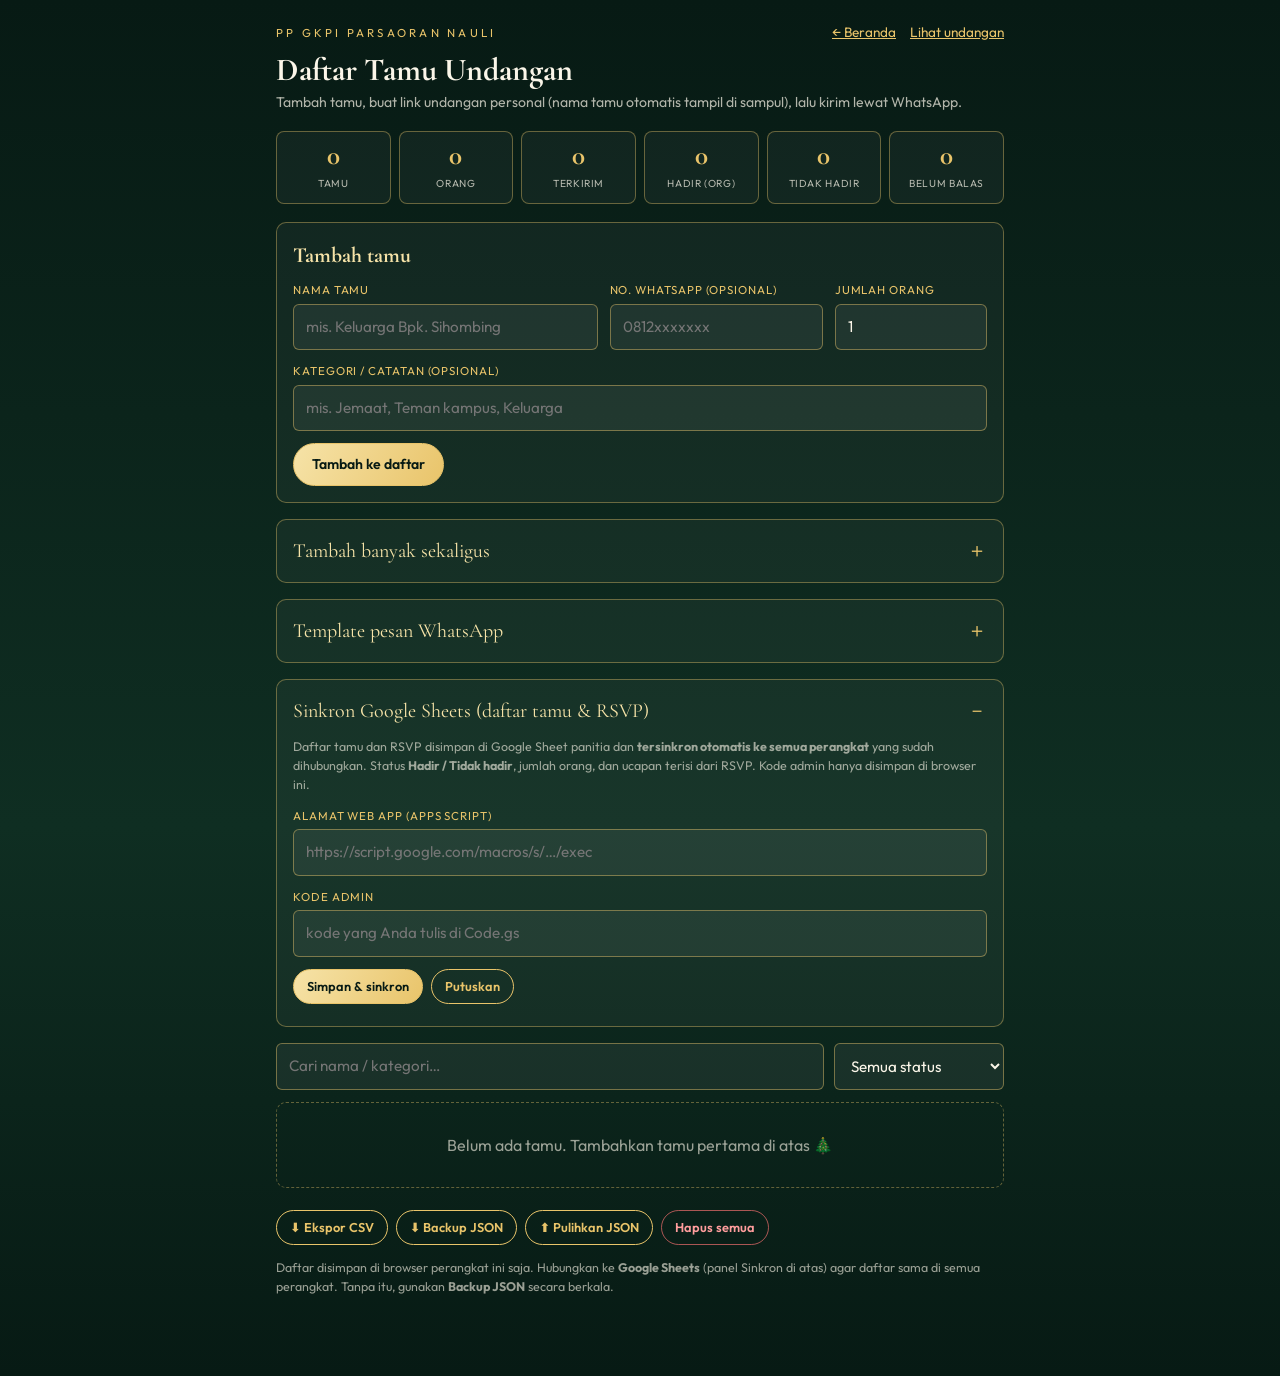
==== tamu.html @ 2726ddfd "Add files via upload" ====
<!doctype html>
<html lang="id">
<head>
<meta charset="utf-8">
<meta name="viewport" content="width=device-width, initial-scale=1, viewport-fit=cover">
<meta name="robots" content="noindex, nofollow">
<title>Daftar Tamu Undangan · PP GKPI Parsaoran Nauli</title>
<meta name="theme-color" content="#0b2a1f">
<link rel="preconnect" href="https://fonts.googleapis.com">
<link rel="preconnect" href="https://fonts.gstatic.com" crossorigin>
<link href="https://fonts.googleapis.com/css2?family=Cormorant+Garamond:wght@600;700&family=Outfit:wght@400;500;600&display=swap" rel="stylesheet">
<style>
:root{--g1:#071a14;--g2:#0f2e22;--g3:#1b5a3f;--gold:#e9c46a;--gold2:#f6e3a8;--cream:#fbf6e9;--red:#c0242e;
  --serif:"Cormorant Garamond",Georgia,serif;--sans:"Outfit",system-ui,sans-serif}
*{box-sizing:border-box;margin:0}
[hidden]{display:none!important}
html{-webkit-text-size-adjust:100%}
body{font-family:var(--sans);color:var(--cream);background:linear-gradient(180deg,var(--g1),var(--g2) 60%,var(--g1));min-height:100vh;line-height:1.5;overflow-x:hidden}
.wrap{max-width:760px;margin:0 auto;padding:22px 16px 80px}
a{color:var(--gold)}
header.top{display:flex;align-items:center;justify-content:space-between;gap:10px;flex-wrap:wrap;margin-bottom:6px}
header.top .nav{font-size:.85rem;display:flex;gap:14px}
h1{font-family:var(--serif);font-size:2rem;line-height:1.1;margin:10px 0 4px}
.sub{font-size:.88rem;color:rgba(251,246,233,.7);margin-bottom:18px}
.eyebrow{font-size:.72rem;letter-spacing:.28em;text-transform:uppercase;color:var(--gold)}

.stats{display:grid;grid-template-columns:repeat(6,1fr);gap:8px;margin:14px 0 18px}
.stat{padding:10px 4px;text-align:center;border:1px solid rgba(233,196,106,.4);border-radius:8px;background:rgba(255,255,255,.04)}
.stat b{display:block;font-family:var(--serif);font-size:1.7rem;line-height:1;color:var(--gold)}
.stat span{font-size:.64rem;letter-spacing:.06em;text-transform:uppercase;color:rgba(251,246,233,.7)}
@media(max-width:520px){.stats{grid-template-columns:repeat(3,1fr)}}

.panel{border:1px solid rgba(233,196,106,.4);border-radius:10px;background:rgba(255,255,255,.04);padding:16px;margin-bottom:16px}
.panel h2{font-family:var(--serif);font-size:1.35rem;margin-bottom:10px;color:var(--gold2)}
details.panel>summary{cursor:pointer;font-family:var(--serif);font-size:1.25rem;color:var(--gold2);list-style:none}
details.panel>summary::-webkit-details-marker{display:none}
details.panel>summary::after{content:"＋";float:right;color:var(--gold)}
details.panel[open]>summary::after{content:"－"}
details.panel[open]>summary{margin-bottom:12px}

label{display:block;font-size:.72rem;letter-spacing:.08em;text-transform:uppercase;color:var(--gold)}
input,select,textarea{width:100%;margin-top:5px;padding:11px 12px;border-radius:6px;border:1px solid rgba(233,196,106,.45);background:rgba(255,255,255,.06);color:var(--cream);font:inherit;font-size:.95rem}
input:focus,select:focus,textarea:focus{outline:2px solid var(--gold);outline-offset:1px}
select option{color:#111}
textarea{min-height:110px;resize:vertical}
.grid2{display:grid;grid-template-columns:1fr 1fr;gap:12px}
.grid3{display:grid;grid-template-columns:2fr 1.4fr 1fr;gap:12px}
@media(max-width:560px){.grid2,.grid3{grid-template-columns:1fr}}
.field{margin-bottom:12px}
.hint{font-size:.78rem;color:rgba(251,246,233,.6);margin-top:6px}

.btn{display:inline-flex;align-items:center;justify-content:center;gap:6px;padding:10px 18px;border-radius:999px;border:1px solid var(--gold);color:var(--g1);background:linear-gradient(120deg,var(--gold2),var(--gold));font:inherit;font-weight:600;font-size:.88rem;cursor:pointer;text-decoration:none}
.btn:hover{filter:brightness(1.07)}
.btn.ghost{background:none;color:var(--gold)}
.btn.wa{background:#25d366;border-color:#25d366;color:#052e16}
.btn.danger{background:none;border-color:rgba(240,110,110,.7);color:#ff9d9d}
.btn.sm{padding:7px 13px;font-size:.8rem}
.row{display:flex;gap:8px;flex-wrap:wrap;align-items:center}

.toolbar{display:grid;grid-template-columns:1fr 170px;gap:10px;margin-bottom:12px}
@media(max-width:480px){.toolbar{grid-template-columns:1fr}}
.toolbar input,.toolbar select{margin-top:0}

.list{display:grid;gap:10px}
.g{border:1px solid rgba(233,196,106,.35);border-radius:10px;background:rgba(255,255,255,.04);padding:12px 14px}
.g-head{display:flex;justify-content:space-between;gap:10px;align-items:flex-start}
.g-name{font-family:var(--serif);font-size:1.35rem;font-weight:700;line-height:1.15;overflow-wrap:anywhere}
.g-meta{font-size:.78rem;color:rgba(251,246,233,.65);margin-top:2px;overflow-wrap:anywhere}
.badge{flex:none;font-size:.68rem;letter-spacing:.06em;text-transform:uppercase;padding:3px 9px;border-radius:999px;border:1px solid;white-space:nowrap}
.s-belum{color:#cfcfcf;border-color:rgba(255,255,255,.35)}
.s-terkirim{color:#ffd978;border-color:#ffd978}
.s-hadir{color:#7ee2a8;border-color:#7ee2a8}
.s-tidak{color:#ff9d9d;border-color:#ff9d9d}
.g-actions{display:flex;gap:6px;flex-wrap:wrap;margin-top:10px;align-items:center}
.g-actions select{width:auto;margin:0;padding:6px 8px;font-size:.8rem}
.empty{text-align:center;padding:30px 10px;color:rgba(251,246,233,.6);border:1px dashed rgba(233,196,106,.4);border-radius:10px}
.tools{display:flex;gap:8px;flex-wrap:wrap;margin-top:22px}

#toast{position:fixed;left:50%;bottom:22px;transform:translate(-50%,20px);background:#04100b;border:1px solid var(--gold);color:var(--cream);padding:10px 18px;border-radius:999px;font-size:.88rem;opacity:0;pointer-events:none;transition:.25s;z-index:99;max-width:90vw;text-align:center}
#toast.show{opacity:1;transform:translate(-50%,0)}
.syncbar{display:flex;gap:10px;align-items:center;justify-content:space-between;flex-wrap:wrap;margin:-6px 0 16px;font-size:.8rem;color:rgba(251,246,233,.7)}
.g-ucap{margin-top:8px;font-size:.86rem;font-style:italic;color:rgba(251,246,233,.88);border-left:2px solid var(--gold);padding-left:10px;overflow-wrap:anywhere}
.o{border-top:1px solid rgba(233,196,106,.25);padding:12px 0}
.o:first-of-type{border-top:0}
.o-act{display:flex;gap:6px;flex-wrap:wrap;align-items:center;margin-top:8px}
.o-act select{width:auto;max-width:100%;margin:0;padding:6px 8px;font-size:.8rem}
.btn:disabled{opacity:.55;cursor:wait}
</style>
</head>
<body>
<div class="wrap">
  <header class="top">
    <span class="eyebrow">PP GKPI Parsaoran Nauli</span>
    <span class="nav"><a href="index.html">← Beranda</a><a href="undangan-natal.html" target="_blank" rel="noopener">Lihat undangan</a></span>
  </header>
  <h1>Daftar Tamu Undangan</h1>
  <p class="sub">Tambah tamu, buat link undangan personal (nama tamu otomatis tampil di sampul), lalu kirim lewat WhatsApp.</p>

  <div class="stats" id="stats"></div>
  <div class="syncbar" id="syncBar" hidden><span id="syncMini"></span><button class="btn sm ghost" id="syncQuick" type="button">↻ Sinkron sekarang</button></div>

  <section class="panel">
    <h2 id="formTitle">Tambah tamu</h2>
    <div class="grid3">
      <div class="field"><label>Nama tamu<input id="i-nama" maxlength="60" placeholder="mis. Keluarga Bpk. Sihombing" autocomplete="off"></label></div>
      <div class="field"><label>No. WhatsApp (opsional)<input id="i-wa" inputmode="tel" placeholder="0812xxxxxxx" autocomplete="off"></label></div>
      <div class="field"><label>Jumlah orang<input id="i-jml" type="number" min="1" step="1" value="1"></label></div>
    </div>
    <div class="field"><label>Kategori / catatan (opsional)<input id="i-kat" maxlength="40" placeholder="mis. Jemaat, Teman kampus, Keluarga" autocomplete="off"></label></div>
    <div class="row">
      <button class="btn" id="saveBtn" type="button">Tambah ke daftar</button>
      <button class="btn ghost" id="cancelBtn" type="button" hidden>Batal</button>
    </div>
  </section>

  <details class="panel">
    <summary>Tambah banyak sekaligus</summary>
    <div class="field"><label>Satu tamu per baris<textarea id="bulk" placeholder="Bpk. Sihombing, 0812345678&#10;Kak Maria&#10;Keluarga Simanjuntak, 0852..."></textarea></label>
      <p class="hint">Format: <b>Nama</b> atau <b>Nama, No. WhatsApp</b>. Nama yang sudah ada akan dilewati.</p></div>
    <button class="btn" id="bulkBtn" type="button">Tambahkan semua</button>
  </details>

  <details class="panel">
    <summary>Template pesan WhatsApp</summary>
    <div class="field"><label>Isi pesan<textarea id="tpl"></textarea></label>
      <p class="hint">Gunakan <b>{nama}</b> untuk nama tamu dan <b>{link}</b> untuk link undangan personalnya.</p></div>
    <div class="row"><button class="btn sm" id="tplSave" type="button">Simpan template</button><button class="btn sm ghost" id="tplReset" type="button">Kembalikan bawaan</button></div>
  </details>

  <details class="panel" id="syncPanel">
    <summary>Sinkron Google Sheets (daftar tamu &amp; RSVP)</summary>
    <p class="hint" style="margin:0 0 12px">Daftar tamu dan RSVP disimpan di Google Sheet panitia dan <b>tersinkron otomatis ke semua perangkat</b> yang sudah dihubungkan. Status <b>Hadir / Tidak hadir</b>, jumlah orang, dan ucapan terisi dari RSVP. Kode admin hanya disimpan di browser ini.</p>
    <div class="field"><label>Alamat Web App (Apps Script)<input id="s-url" inputmode="url" placeholder="https://script.google.com/macros/s/…/exec" autocomplete="off"></label></div>
    <div class="field"><label>Kode admin<input id="s-key" type="password" autocomplete="off" placeholder="kode yang Anda tulis di Code.gs"></label></div>
    <div class="row"><button class="btn sm" id="syncBtn" type="button">Simpan &amp; sinkron</button><button class="btn sm ghost" id="syncOff" type="button">Putuskan</button></div>
    <p class="hint" id="syncInfo"></p>
  </details>

  <section class="panel" id="orph" hidden></section>

  <div class="toolbar">
    <input id="q" type="search" placeholder="Cari nama / kategori…" aria-label="Cari">
    <select id="fs" aria-label="Filter status">
      <option value="">Semua status</option>
      <option value="menunggu">Belum balas</option>
      <option value="belum">Belum dikirim</option>
      <option value="terkirim">Sudah dikirim</option>
      <option value="hadir">Hadir</option>
      <option value="tidak">Tidak hadir</option>
    </select>
  </div>

  <div class="list" id="list"></div>

  <div class="tools">
    <button class="btn sm ghost" id="exCsv" type="button">⬇ Ekspor CSV</button>
    <button class="btn sm ghost" id="exJson" type="button">⬇ Backup JSON</button>
    <button class="btn sm ghost" id="imJson" type="button">⬆ Pulihkan JSON</button>
    <button class="btn sm danger" id="clearAll" type="button">Hapus semua</button>
    <input type="file" id="file" accept=".json,application/json" hidden>
  </div>
  <p class="hint" id="storeHint" style="margin-top:14px"></p>
</div>
<div id="toast" role="status" aria-live="polite"></div>

<script>
(function(){
  var KEY="ppgkpi_tamu_v1", TKEY="ppgkpi_tamu_tpl_v1";
  var DEFAULT_TPL="Shalom {nama} 🎄\n\nDengan sukacita, Pemuda & Pemudi GKPI Parsaoran Nauli mengundang Bapak/Ibu/Saudara/i dalam Natal Pemuda-Pemudi 2026, Sabtu 19 Desember 2026.\n\nBuka undangan digitalnya di sini:\n{link}\n\nTuhan Yesus memberkati 🙏";
  var STATUS={belum:"Belum dikirim",terkirim:"Sudah dikirim",hadir:"Hadir",tidak:"Tidak hadir"};
  var $=function(i){return document.getElementById(i)};
  var guests=[], editId=null, tpl=DEFAULT_TPL;
  var DEFAULT_SHEET_URL="", SKEY="ppgkpi_sync_v1", RKEY="ppgkpi_rsvp_v1", rsvp=[];   /* DEFAULT_SHEET_URL: boleh diisi alamat Web App agar otomatis terisi */

  function load(){
    try{guests=JSON.parse(localStorage.getItem(KEY)||"[]");if(!Array.isArray(guests))guests=[]}catch(e){guests=[]}
    try{tpl=localStorage.getItem(TKEY)||DEFAULT_TPL}catch(e){tpl=DEFAULT_TPL}
  }
  function persist(){try{localStorage.setItem(KEY,JSON.stringify(guests))}catch(e){toast("Penyimpanan browser tidak tersedia — data hanya sementara")}}
  function save(){persist();schedSync()}
  function uid(){return Date.now().toString(36)+Math.random().toString(36).slice(2,6)}
  function esc(s){return String(s).replace(/[&<>"']/g,function(c){return{"&":"&amp;","<":"&lt;",">":"&gt;",'"':"&quot;","'":"&#39;"}[c]})}
  var tt;function toast(m){var t=$("toast");t.textContent=m;t.classList.add("show");clearTimeout(tt);tt=setTimeout(function(){t.classList.remove("show")},2200)}

  function normPhone(p){
    var d=String(p||"").replace(/\D/g,"");
    if(!d)return "";
    if(d.indexOf("62")===0)return d;
    if(d.charAt(0)==="0")return "62"+d.slice(1);
    if(d.charAt(0)==="8")return "62"+d;
    return d;
  }
  function linkFor(g){
    var base=location.href.split("#")[0].split("?")[0].replace(/[^\/]*$/,"")+"undangan-natal.html";
    return base+"?untuk="+encodeURIComponent(g.nama);
  }
  function message(g){return tpl.replace(/\{nama\}/g,g.nama).replace(/\{link\}/g,linkFor(g))}
  function copy(text,msg){
    function fallback(){var a=document.createElement("textarea");a.value=text;a.style.position="fixed";a.style.opacity="0";document.body.appendChild(a);a.select();try{document.execCommand("copy");toast(msg)}catch(e){toast("Gagal menyalin")}document.body.removeChild(a)}
    if(navigator.clipboard&&window.isSecureContext)navigator.clipboard.writeText(text).then(function(){toast(msg)},fallback);else fallback();
  }
  function find(id){for(var i=0;i<guests.length;i++)if(guests[i].id===id)return guests[i]}
  function exists(nama,exceptId){var n=nama.toLowerCase();return guests.some(function(g){return g.id!==exceptId&&g.nama.toLowerCase()===n})}

  function render(){
    renderOrph();
    var total=guests.length,orang=0,kirim=0,hadir=0,tidak=0,belum=0,tunggu=0;
    guests.forEach(function(g){orang+=g.jml;if(g.status!=="belum")kirim++;if(g.status==="hadir")hadir+=g.jml;if(g.status==="tidak")tidak++;if(g.status==="belum")belum++;if(g.status==="belum"||g.status==="terkirim")tunggu++});
    $("stats").innerHTML=[[total,"Tamu"],[orang,"Orang"],[kirim,"Terkirim"],[hadir,"Hadir (org)"],[tidak,"Tidak hadir"],[tunggu,"Belum balas"]].map(function(s){return '<div class="stat"><b>'+s[0]+'</b><span>'+s[1]+'</span></div>'}).join("");
    var q=$("q").value.trim().toLowerCase(),fs=$("fs").value;
    var rows=guests.filter(function(g){
      if(fs==="menunggu"){if(g.status!=="belum"&&g.status!=="terkirim")return false}else if(fs&&g.status!==fs)return false;
      return !q||(g.nama+" "+g.kat).toLowerCase().indexOf(q)>-1;
    });
    if(!rows.length){
      $("list").innerHTML='<div class="empty">'+(guests.length?"Tidak ada tamu yang cocok dengan pencarian.":"Belum ada tamu. Tambahkan tamu pertama di atas 🎄")+'</div>';return;
    }
    $("list").innerHTML=rows.map(function(g){
      var meta=[g.kat,g.wa?("+"+g.wa):"",g.jml>1?(g.jml+" orang"):"",g.rsvpAt?"RSVP ✓":""].filter(Boolean).map(esc).join(" · ");
      return '<div class="g" data-id="'+g.id+'">'+
        '<div class="g-head"><div><div class="g-name">'+esc(g.nama)+'</div>'+(meta?'<div class="g-meta">'+meta+'</div>':'')+'</div>'+
        '<span class="badge s-'+g.status+'">'+STATUS[g.status]+'</span></div>'+
        (g.ucap?'<div class="g-ucap">“'+esc(g.ucap)+'”</div>':'')+
        '<div class="g-actions">'+
          '<button class="btn sm wa" data-a="wa">WhatsApp</button>'+
          '<button class="btn sm ghost" data-a="copy">Salin link</button>'+
          '<button class="btn sm ghost" data-a="view">Pratinjau</button>'+
          '<select data-a="status" aria-label="Status">'+Object.keys(STATUS).map(function(k){return '<option value="'+k+'"'+(k===g.status?' selected':'')+'>'+STATUS[k]+'</option>'}).join("")+'</select>'+
          '<button class="btn sm ghost" data-a="edit">Edit</button>'+
          '<button class="btn sm danger" data-a="del">Hapus</button>'+
        '</div></div>';
    }).join("");
  }

  /* aksi pada daftar */
  $("list").addEventListener("click",function(e){
    var b=e.target.closest("[data-a]");if(!b||b.tagName==="SELECT")return;
    var card=b.closest(".g"),g=find(card.getAttribute("data-id"));if(!g)return;
    var a=b.getAttribute("data-a");
    if(a==="wa"){
      var url="https://wa.me/"+(g.wa||"")+"?text="+encodeURIComponent(message(g));
      window.open(url,"_blank","noopener");
      if(g.status==="belum"){g.status="terkirim";save();render()}
    }else if(a==="copy"){copy(linkFor(g),"Link untuk "+g.nama+" disalin")}
    else if(a==="view"){window.open(linkFor(g),"_blank","noopener")}
    else if(a==="edit"){
      editId=g.id;$("i-nama").value=g.nama;$("i-wa").value=g.wa;$("i-jml").value=g.jml;$("i-kat").value=g.kat;
      $("formTitle").textContent="Edit tamu";$("saveBtn").textContent="Simpan perubahan";$("cancelBtn").hidden=false;
      window.scrollTo({top:0,behavior:"smooth"});$("i-nama").focus();
    }else if(a==="del"){
      if(confirm("Hapus \""+g.nama+"\" dari daftar?")){guests=guests.filter(function(x){return x!==g});save();render();toast("Tamu dihapus")}
    }
  });
  $("list").addEventListener("change",function(e){
    var s=e.target;if(s.getAttribute("data-a")!=="status")return;
    var g=find(s.closest(".g").getAttribute("data-id"));if(g){g.status=s.value;save();render()}
  });

  /* form tambah / edit */
  function resetForm(){editId=null;["i-nama","i-wa","i-kat"].forEach(function(i){$(i).value=""});$("i-jml").value=1;
    $("formTitle").textContent="Tambah tamu";$("saveBtn").textContent="Tambah ke daftar";$("cancelBtn").hidden=true}
  $("cancelBtn").onclick=resetForm;
  function submitForm(){
    var nama=$("i-nama").value.trim().replace(/\s+/g," ");
    if(!nama){toast("Nama tamu wajib diisi");$("i-nama").focus();return}
    if(exists(nama,editId)){toast("Nama tersebut sudah ada di daftar");return}
    var jml=Math.max(1,parseInt($("i-jml").value,10)||1),wa=normPhone($("i-wa").value),kat=$("i-kat").value.trim();
    if(editId){var g=find(editId);g.nama=nama;g.wa=wa;g.jml=jml;g.kat=kat;toast("Perubahan disimpan")}
    else{guests.unshift({id:uid(),nama:nama,wa:wa,jml:jml,kat:kat,status:"belum"});toast("Tamu ditambahkan")}
    save();resetForm();render();
  }
  $("saveBtn").onclick=submitForm;
  ["i-nama","i-wa","i-kat","i-jml"].forEach(function(i){$(i).addEventListener("keydown",function(e){if(e.key==="Enter"){e.preventDefault();submitForm()}})});

  /* tambah banyak */
  $("bulkBtn").onclick=function(){
    var added=0,skipped=0;
    $("bulk").value.split(/\r?\n/).forEach(function(line){
      line=line.trim();if(!line)return;
      var i=line.lastIndexOf(","),nama=line,wa="";
      if(i>-1&&/^[\d\s+\-()]{6,}$/.test(line.slice(i+1).trim())){nama=line.slice(0,i);wa=normPhone(line.slice(i+1))}
      nama=nama.trim().replace(/\s+/g," ").slice(0,60);
      if(!nama||exists(nama)){skipped++;return}
      guests.push({id:uid(),nama:nama,wa:wa,jml:1,kat:"",status:"belum"});added++;
    });
    if(added){save();render();$("bulk").value=""}
    toast(added+" tamu ditambahkan"+(skipped?(", "+skipped+" dilewati"):""));
  };

  /* template */
  $("tpl").value=tpl;
  $("tplSave").onclick=function(){tpl=$("tpl").value||DEFAULT_TPL;try{localStorage.setItem(TKEY,tpl)}catch(e){}toast("Template disimpan")};
  $("tplReset").onclick=function(){tpl=DEFAULT_TPL;$("tpl").value=tpl;try{localStorage.removeItem(TKEY)}catch(e){}toast("Template dikembalikan")};

  /* filter */
  $("q").addEventListener("input",render);$("fs").addEventListener("change",render);

  /* ekspor / impor */
  function download(name,mime,text){
    var a=document.createElement("a");a.href=URL.createObjectURL(new Blob([text],{type:mime}));a.download=name;
    document.body.appendChild(a);a.click();setTimeout(function(){URL.revokeObjectURL(a.href);a.remove()},500);
  }
  /* CSV rapi: pemisah titik-koma (cocok untuk Excel Indonesia), BOM UTF-8, nomor WA tetap utuh */
  function csvCell(v){
    v=String(v==null?"":v).replace(/\r?\n/g," ").trim();
    if(/^[=+\-@]/.test(v))v="'"+v;                       /* cegah rumus tak sengaja */
    return /[";]/.test(v)?'"'+v.replace(/"/g,'""')+'"':v;
  }
  function csvPhone(v){v=String(v||"").replace(/\D/g,"");return v?'="'+v+'"':""}   /* agar tidak jadi 6.28E+11 */
  $("exCsv").onclick=function(){
    if(!guests.length){toast("Daftar masih kosong");return}
    var head=["No","Nama","WhatsApp","Jumlah","Kategori","Status","Ucapan & Doa","Link Undangan"].map(csvCell).join(";");
    var body=guests.map(function(g,i){
      return [i+1,csvCell(g.nama),csvPhone(g.wa),g.jml,csvCell(g.kat),csvCell(STATUS[g.status]),csvCell(g.ucap),csvCell(linkFor(g))].join(";");
    });
    var tot=guests.reduce(function(n,g){return n+(parseInt(g.jml,10)||0)},0);
    body.push(["","TOTAL","",tot,"","","",""].join(";"));
    download("daftar-tamu-natal-2026.csv","text/csv;charset=utf-8","\ufeff"+[head].concat(body).join("\r\n"));
  };
  $("exJson").onclick=function(){
    if(!guests.length){toast("Daftar masih kosong");return}
    download("backup-tamu-natal-2026.json","application/json",JSON.stringify({versi:1,tamu:guests},null,2));
  };
  $("imJson").onclick=function(){$("file").click()};
  $("file").onchange=function(){
    var f=this.files[0];if(!f)return;var r=new FileReader();
    r.onload=function(){
      try{
        var d=JSON.parse(r.result),arr=Array.isArray(d)?d:d.tamu;if(!Array.isArray(arr))throw 0;
        var n=0;arr.forEach(function(x){
          if(!x||!x.nama)return;var nama=String(x.nama).trim().slice(0,60);if(!nama||exists(nama))return;
          guests.push({id:uid(),nama:nama,wa:normPhone(x.wa),jml:Math.max(1,parseInt(x.jml,10)||1),kat:String(x.kat||"").slice(0,40),status:STATUS[x.status]?x.status:"belum",ucap:String(x.ucap||"").slice(0,300),rsvpAt:String(x.rsvpAt||""),alias:String(x.alias||"")});n++;
        });
        save();render();toast(n+" tamu dipulihkan");
      }catch(e){toast("File tidak valid")}
    };
    r.readAsText(f);this.value="";
  };
  $("clearAll").onclick=function(){
    if(!guests.length)return;
    var cc=cfg();if(confirm("Hapus SEMUA "+guests.length+" tamu?"+((cc.url&&cc.key)?" Daftar di Google Sheet dan di semua perangkat yang terhubung ikut terhapus.":" Pastikan sudah backup.")+" Tindakan ini tidak bisa dibatalkan.")){guests=[];save();render();toast("Daftar dikosongkan")}
  };


  /* ===== sinkron RSVP: Google Sheets lewat Apps Script ===== */
  function nk(s){return String(s==null?"":s).toLowerCase().replace(/[^\p{L}\p{N} ]/gu," ").replace(/\s+/g," ").trim()}
  function cfg(){var c={};try{c=JSON.parse(localStorage.getItem(SKEY)||"{}")||{}}catch(e){}return{url:c.url||DEFAULT_SHEET_URL,key:c.key||""}}
  function saveCfg(c){try{localStorage.setItem(SKEY,JSON.stringify(c))}catch(e){toast("Penyimpanan browser tidak tersedia")}}
  function fmtTime(d){return d.toLocaleString("id-ID",{day:"numeric",month:"short",hour:"2-digit",minute:"2-digit"})}
  function setInfo(t){$("syncInfo").textContent=t;$("syncMini").textContent=t}
  function showBar(){
    var c=cfg(),on=!!(c.url&&c.key);
    $("syncBar").hidden=!on;$("exJson").hidden=$("imJson").hidden=on;
    $("storeHint").innerHTML=on
      ?'Daftar tersimpan di <b>Google Sheet</b> panitia dan tersinkron ke semua perangkat yang terhubung, jadi tidak perlu dipindah manual. Gunakan <b>Ekspor CSV</b> untuk salinan atau arsip.'
      :'Daftar disimpan di browser perangkat ini saja. Hubungkan ke <b>Google Sheets</b> (panel Sinkron di atas) agar daftar sama di semua perangkat. Tanpa itu, gunakan <b>Backup JSON</b> secara berkala.';
  }
  function matchKeys(g){var k={};k[nk(g.nama)]=1;if(g.alias)k[nk(g.alias)]=1;return k}
  function applyRsvp(g,r){
    g.rsvpAt=r.waktu;g.status=r.hadir==="Ya"?"hadir":"tidak";
    if(r.hadir==="Ya")g.jml=Math.max(1,parseInt(r.jml,10)||1);
    g.ucap=r.ucap||"";
  }
  /* RSVP baru menandai status otomatis; ubahan manual setelahnya tidak ditimpa sampai ada RSVP yang lebih baru */
  function apply(){
    var map={},n=0;rsvp.forEach(function(r){map[nk(r.nama)]=r});
    guests.forEach(function(g){
      var r=null,k=matchKeys(g);for(var x in k){if(map[x]){r=map[x];break}}
      if(!r)return;
      if(g.rsvpAt!==r.waktu){applyRsvp(g,r);n++}else if(r.ucap&&g.ucap!==r.ucap){g.ucap=r.ucap}
    });
    if(n)persist();
    return n;
  }
  function orphans(){
    var have={};guests.forEach(function(g){var k=matchKeys(g);for(var x in k)have[x]=1});
    return rsvp.filter(function(r){return r.nama&&!have[nk(r.nama)]});
  }
  function renderOrph(){
    var o=orphans(),box=$("orph");
    if(!o.length){box.hidden=true;box.innerHTML="";return}
    var hadir=o.reduce(function(n,r){return n+(r.hadir==="Ya"?(parseInt(r.jml,10)||1):0)},0);
    var opts='<option value="">Cocokkan ke tamu…</option>'+guests.map(function(g){return '<option value="'+g.id+'">'+esc(g.nama)+'</option>'}).join("");
    box.hidden=false;
    box.innerHTML='<h2>RSVP dari nama yang belum ada di daftar ('+o.length+')</h2>'+
      '<p class="hint" style="margin:0 0 6px">Belum dihitung pada statistik di atas'+(hadir?(' (termasuk '+hadir+' orang yang akan hadir)'):'')+
      '. Tambahkan sebagai tamu baru, atau cocokkan bila ini tamu di daftar yang menulis namanya sedikit berbeda.</p>'+
      o.map(function(r,i){
        return '<div class="o" data-i="'+i+'"><div class="g-head"><div><div class="g-name" style="font-size:1.15rem">'+esc(r.nama)+'</div>'+
          '<div class="g-meta">'+(r.hadir==="Ya"?("Hadir · "+(parseInt(r.jml,10)||1)+" orang"):"Tidak hadir")+'</div></div>'+
          '<span class="badge s-'+(r.hadir==="Ya"?"hadir":"tidak")+'">'+(r.hadir==="Ya"?"Hadir":"Tidak hadir")+'</span></div>'+
          (r.ucap?'<div class="g-ucap">“'+esc(r.ucap)+'”</div>':'')+
          '<div class="o-act"><button class="btn sm" data-o="add">Tambahkan ke daftar</button>'+(guests.length?'<select data-o="match" aria-label="Cocokkan ke tamu">'+opts+'</select>':'')+'</div></div>';
      }).join("")+
      (o.length>1?'<div class="row" style="margin-top:10px"><button class="btn sm ghost" data-o="all">Tambahkan semua</button></div>':'');
    box._rows=o;
  }
  function addGuestFromRsvp(r){
    guests.unshift({id:uid(),nama:String(r.nama).slice(0,60),wa:"",jml:r.hadir==="Ya"?Math.max(1,parseInt(r.jml,10)||1):1,kat:"Dari RSVP",
      status:r.hadir==="Ya"?"hadir":"tidak",rsvpAt:r.waktu,ucap:r.ucap||"",alias:""});
  }
  $("orph").addEventListener("click",function(e){
    var b=e.target.closest("button[data-o]");if(!b)return;
    var box=$("orph"),o=box._rows||[],a=b.getAttribute("data-o");
    if(a==="all"){o.forEach(addGuestFromRsvp);save();render();toast(o.length+" tamu ditambahkan dari RSVP")}
    else if(a==="add"){var r=o[+b.closest(".o").getAttribute("data-i")];if(r){addGuestFromRsvp(r);save();render();toast("Ditambahkan: "+r.nama)}}
  });
  $("orph").addEventListener("change",function(e){
    var s=e.target;if(s.getAttribute("data-o")!=="match"||!s.value)return;
    var r=(this._rows||[])[+s.closest(".o").getAttribute("data-i")],g=find(s.value);
    if(!r||!g)return;
    if(confirm("Cocokkan RSVP \""+r.nama+"\" dengan tamu \""+g.nama+"\"?")){g.alias=r.nama;applyRsvp(g,r);save();render();toast("RSVP dicocokkan dengan "+g.nama)}
    else s.value="";
  });
  /* ---- sinkron daftar tamu dua arah ----
     base = gambaran daftar di Sheet saat sinkron terakhir. Selisih antara daftar lokal dan base = perubahan yang belum terkirim. */
  var BKEY="ppgkpi_base_v1", base=null, syncing=false, queued=false, tSync=null;
  function sig(g){return JSON.stringify([g.nama,g.wa||"",g.jml,g.kat||"",g.status,g.ucap||"",g.rsvpAt||"",g.alias||""])}
  function pack(g){return{id:g.id,nama:g.nama,wa:g.wa||"",jml:g.jml,kat:g.kat||"",status:g.status,ucap:g.ucap||"",rsvpAt:g.rsvpAt||"",alias:g.alias||""}}
  function fromServer(x){return{id:x.id,nama:x.nama,wa:x.wa||"",jml:Math.max(1,parseInt(x.jml,10)||1),kat:x.kat||"",status:STATUS[x.status]?x.status:"belum",ucap:x.ucap||"",rsvpAt:x.rsvpAt||"",alias:x.alias||""}}
  function born(id){return parseInt(String(id).slice(0,-4),36)||0}
  function loadBase(url){try{var b=JSON.parse(localStorage.getItem(BKEY)||"null");if(b&&b.u===url&&b.m)return b.m}catch(e){}return null}
  function saveBase(url){try{localStorage.setItem(BKEY,JSON.stringify({u:url,m:base}))}catch(e){}}
  function pending(){
    var ch=[];
    guests.forEach(function(g){if(base[g.id]!==sig(g))ch.push({op:"up",id:g.id,g:pack(g)})});
    for(var id in base)if(!find(id))ch.push({op:"del",id:id});
    return ch;
  }
  function post(c,body){
    return fetch(c.url,{method:"POST",body:JSON.stringify(body)}).then(function(r){return r.json()}).then(function(r){
      if(!r||!r.ok)throw new Error(r&&r.error==="unauthorized"?"Kode admin salah.":((r&&r.error)||"Respons tidak dikenali."));
      return r;
    });
  }
  /* pertama kali terhubung: tamu lokal yang namanya sudah ada di Sheet memakai data Sheet (tidak dobel) */
  function adoptByName(list){
    var byName={},seen={};
    list.forEach(function(x){if(!x.del&&!byName[nk(x.nama)])byName[nk(x.nama)]=x});
    guests=guests.map(function(g){var x=byName[nk(g.nama)];return x?fromServer(x):g})
      .filter(function(g){if(seen[g.id])return false;seen[g.id]=1;return true});
    list.forEach(function(x){if(!x.del&&!seen[x.id]){guests.push(fromServer(x));seen[x.id]=1}});   /* tamu yang hanya ada di Sheet ikut diambil */
    guests.sort(function(a,b){return born(b.id)-born(a.id)});
    base={};list.forEach(function(x){if(!x.del)base[x.id]=sig(fromServer(x))});
  }
  /* terapkan keadaan Sheet ke daftar lokal, tanpa menimpa ubahan yang terjadi selama permintaan berjalan */
  function reconcile(list,snap){
    var byId={},out=[],have={};
    list.forEach(function(x){byId[x.id]=x});
    guests.forEach(function(g){
      var x=byId[g.id],edited=snap[g.id]===undefined||snap[g.id]!==sig(g);
      have[g.id]=1;
      if(x&&!x.del)out.push(edited?g:fromServer(x));
      else if(x&&x.del){if(edited)out.push(g)}
      else out.push(g);
    });
    list.forEach(function(x){
      if(x.del||have[x.id]||snap[x.id]!==undefined)return;      /* snap ada = dihapus lokal saat permintaan berjalan */
      out.push(fromServer(x));
    });
    out.sort(function(a,b){return born(b.id)-born(a.id)});
    guests=out;
    base={};list.forEach(function(x){if(!x.del)base[x.id]=sig(fromServer(x))});
  }
  function schedSync(){var c=cfg();clearTimeout(tSync);if(c.url&&c.key)tSync=setTimeout(function(){sync(false)},1500)}
  function sync(manual,attempt){
    attempt=attempt||0;
    var c=cfg();
    if(!c.url||!c.key){if(manual)toast("Isi alamat Web App dan kode admin dulu");return Promise.resolve()}
    if(!/^https:\/\/script\.google\.com\/.+\/exec$/.test(c.url)){setInfo("Alamat Web App tidak valid (harus berakhiran /exec).");if(manual)toast("Alamat Web App tidak valid");return Promise.resolve()}
    if(syncing){queued=true;return Promise.resolve()}
    syncing=true;$("syncQuick").disabled=$("syncBtn").disabled=true;setInfo("Menyinkronkan…");
    var prep=Promise.resolve();
    if(!base)base=loadBase(c.url);
    if(!base)prep=post(c,{action:"sync",key:c.key,changes:[]}).then(function(r){adoptByName(r.tamu);persist();saveBase(c.url)});
    var again=false;
    return prep.then(function(){
      var snap={};guests.forEach(function(g){snap[g.id]=sig(g)});
      var ch=pending();
      return post(c,{action:"sync",key:c.key,changes:ch}).then(function(r){
        rsvp=r.rows||[];
        reconcile(r.tamu||[],snap);
        var n=apply();persist();saveBase(c.url);
        var t=fmtTime(new Date());
        try{localStorage.setItem(RKEY,JSON.stringify({t:t,rows:rsvp}))}catch(e){}
        render();showBar();
        setInfo("Tersinkron "+t+" · "+guests.length+" tamu · "+rsvp.length+" RSVP");
        if(manual||n)toast(n?(n+" status tamu diperbarui dari RSVP"):"Sudah yang terbaru");
        again=pending().length>0&&attempt<2;
      });
    }).catch(function(e){
      var np=base?pending().length:0;
      setInfo("Gagal: "+(e instanceof TypeError?"tidak bisa terhubung ke Google Sheet. Periksa alamat Web App dan koneksi internet.":e.message)+(np?(" · "+np+" perubahan menunggu dikirim"):""));
      if(manual)toast("Gagal sinkron");
    }).then(function(){
      syncing=false;$("syncQuick").disabled=$("syncBtn").disabled=false;
      if(again)return sync(false,attempt+1);
      if(queued){queued=false;schedSync()}
    });
  }
  window.addEventListener("online",function(){sync(false)});
  $("syncBtn").onclick=function(){saveCfg({url:$("s-url").value.trim(),key:$("s-key").value});base=null;showBar();sync(true)};
  $("syncQuick").onclick=function(){sync(true)};
  $("syncOff").onclick=function(){
    if(!confirm("Putuskan sinkron? Alamat dan kode admin dihapus dari browser ini. Daftar tamu di browser tetap ada, tetapi tidak lagi tersinkron dengan Sheet."))return;
    try{localStorage.removeItem(SKEY);localStorage.removeItem(RKEY);localStorage.removeItem(BKEY)}catch(e){}
    base=null;rsvp=[];$("s-url").value=DEFAULT_SHEET_URL;$("s-key").value="";showBar();setInfo("");render();toast("Sinkron diputus");
  };
  function initSync(){
    var c=cfg();$("s-url").value=c.url;$("s-key").value=c.key;
    try{var cache=JSON.parse(localStorage.getItem(RKEY)||"null");if(cache&&Array.isArray(cache.rows)){rsvp=cache.rows;setInfo("Terakhir tersinkron "+cache.t+" · "+rsvp.length+" RSVP")}}catch(e){}
    showBar();
    if(c.url&&c.key)sync(false);else $("syncPanel").open=true;
  }

  load();$("tpl").value=tpl;initSync();render();
})();
</script>
</body>
</html>
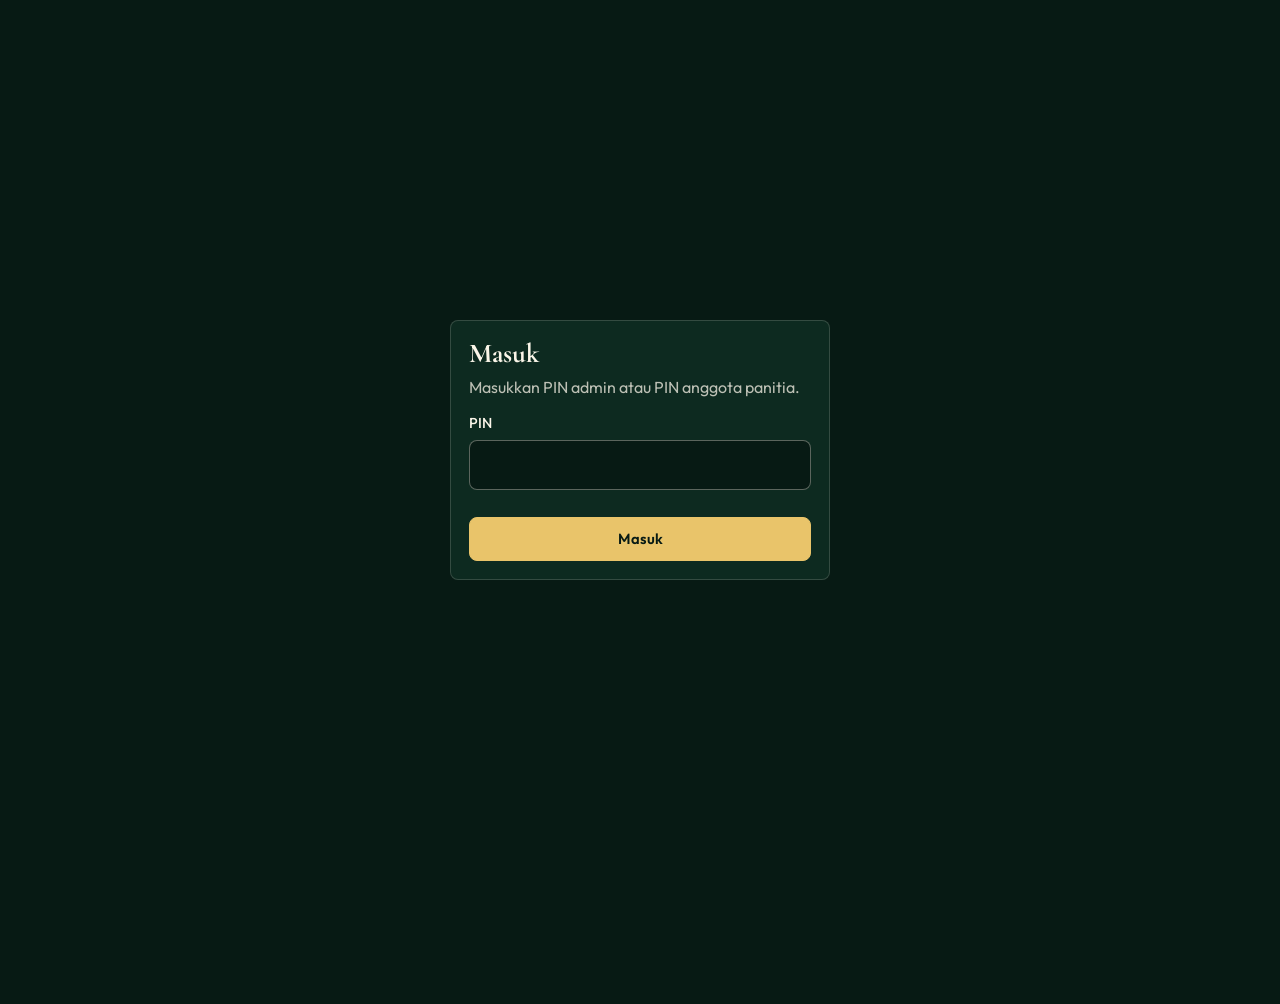
==== commit 74209d9a: "Add files via upload" ====
--- a/tamu.html
+++ b/tamu.html
@@ -10,157 +10,154 @@
 <link rel="preconnect" href="https://fonts.gstatic.com" crossorigin>
 <link href="https://fonts.googleapis.com/css2?family=Cormorant+Garamond:wght@600;700&family=Outfit:wght@400;500;600&display=swap" rel="stylesheet">
 <style>
-:root{--g1:#071a14;--g2:#0f2e22;--g3:#1b5a3f;--gold:#e9c46a;--gold2:#f6e3a8;--cream:#fbf6e9;--red:#c0242e;
-  --serif:"Cormorant Garamond",Georgia,serif;--sans:"Outfit",system-ui,sans-serif}
+:root{--bg:#071a14;--surf:#0d2a20;--surf2:#143a2b;--line:rgba(251,246,233,.16);--line2:rgba(251,246,233,.34);--text:#fbf6e9;--muted:rgba(251,246,233,.74);--gold:#e9c46a;--wa:#25d366;--ok:#7ee2a8;--warn:#ffd978;--bad:#ff9d9d;--serif:"Cormorant Garamond",Georgia,serif;--sans:"Outfit",system-ui,sans-serif;--r:8px}
 *{box-sizing:border-box;margin:0}
 [hidden]{display:none!important}
 html{-webkit-text-size-adjust:100%}
-body{font-family:var(--sans);color:var(--cream);background:linear-gradient(180deg,var(--g1),var(--g2) 60%,var(--g1));min-height:100vh;line-height:1.5;overflow-x:hidden}
-.wrap{max-width:760px;margin:0 auto;padding:22px 16px 80px}
-a{color:var(--gold)}
-header.top{display:flex;align-items:center;justify-content:space-between;gap:10px;flex-wrap:wrap;margin-bottom:6px}
-header.top .nav{font-size:.85rem;display:flex;gap:14px}
-h1{font-family:var(--serif);font-size:2rem;line-height:1.1;margin:10px 0 4px}
-.sub{font-size:.88rem;color:rgba(251,246,233,.7);margin-bottom:18px}
-.eyebrow{font-size:.72rem;letter-spacing:.28em;text-transform:uppercase;color:var(--gold)}
-
-.stats{display:grid;grid-template-columns:repeat(6,1fr);gap:8px;margin:14px 0 18px}
-.stat{padding:10px 4px;text-align:center;border:1px solid rgba(233,196,106,.4);border-radius:8px;background:rgba(255,255,255,.04)}
-.stat b{display:block;font-family:var(--serif);font-size:1.7rem;line-height:1;color:var(--gold)}
-.stat span{font-size:.64rem;letter-spacing:.06em;text-transform:uppercase;color:rgba(251,246,233,.7)}
-@media(max-width:520px){.stats{grid-template-columns:repeat(3,1fr)}}
-
-.panel{border:1px solid rgba(233,196,106,.4);border-radius:10px;background:rgba(255,255,255,.04);padding:16px;margin-bottom:16px}
-.panel h2{font-family:var(--serif);font-size:1.35rem;margin-bottom:10px;color:var(--gold2)}
-details.panel>summary{cursor:pointer;font-family:var(--serif);font-size:1.25rem;color:var(--gold2);list-style:none}
-details.panel>summary::-webkit-details-marker{display:none}
-details.panel>summary::after{content:"＋";float:right;color:var(--gold)}
-details.panel[open]>summary::after{content:"－"}
-details.panel[open]>summary{margin-bottom:12px}
-
-label{display:block;font-size:.72rem;letter-spacing:.08em;text-transform:uppercase;color:var(--gold)}
-input,select,textarea{width:100%;margin-top:5px;padding:11px 12px;border-radius:6px;border:1px solid rgba(233,196,106,.45);background:rgba(255,255,255,.06);color:var(--cream);font:inherit;font-size:.95rem}
-input:focus,select:focus,textarea:focus{outline:2px solid var(--gold);outline-offset:1px}
-select option{color:#111}
+body{font-family:var(--sans);color:var(--text);background:var(--bg);min-height:100vh;line-height:1.5;overflow-x:hidden}
+.wrap{max-width:820px;margin:0 auto;padding:max(20px,env(safe-area-inset-top)) 16px 96px}
+a{color:var(--text);text-underline-offset:3px}
+header.top{display:flex;align-items:center;justify-content:space-between;gap:10px;flex-wrap:wrap;font-size:.9rem;color:var(--muted)}
+header.top .nav{display:flex;gap:18px}
+h1{font-family:var(--serif);font-size:2.2rem;line-height:1.1;margin:18px 0 6px}
+.sub{color:var(--muted);max-width:56ch}
+.sr{position:absolute;width:1px;height:1px;overflow:hidden;clip:rect(0 0 0 0)}
+.syncbar{display:flex;gap:6px 14px;align-items:center;flex-wrap:wrap;margin-top:14px;font-size:.875rem;color:var(--muted)}
+.link{background:none;border:0;color:var(--text);text-decoration:underline;text-underline-offset:3px;font:inherit;cursor:pointer;padding:8px 0}
+.panel{background:var(--surf);border:1px solid var(--line);border-radius:var(--r);padding:18px;margin-top:22px}
+.panel h2{font-size:1.1rem;font-weight:600;margin-bottom:12px}
+label{display:block;font-size:.9rem;font-weight:500}
+label .opt{color:var(--muted);font-weight:400}
+input,select,textarea{width:100%;margin-top:6px;padding:12px;min-height:46px;border-radius:var(--r);border:1px solid var(--line2);background:var(--bg);color:var(--text);font:inherit;font-size:1rem}
+input:focus-visible,select:focus-visible,textarea:focus-visible,.btn:focus-visible,.chip:focus-visible,.link:focus-visible,.mi:focus-visible,summary:focus-visible{outline:2px solid var(--gold);outline-offset:2px}
 textarea{min-height:110px;resize:vertical}
-.grid2{display:grid;grid-template-columns:1fr 1fr;gap:12px}
-.grid3{display:grid;grid-template-columns:2fr 1.4fr 1fr;gap:12px}
-@media(max-width:560px){.grid2,.grid3{grid-template-columns:1fr}}
+.addrow{display:grid;grid-template-columns:1.7fr 1fr 1fr auto;gap:10px;align-items:end}
+@media(max-width:720px){.addrow{grid-template-columns:1fr 1fr}.addrow .f-nama,.addrow .btn{grid-column:1/-1}}
+@media(max-width:440px){.addrow{grid-template-columns:1fr}}
 .field{margin-bottom:12px}
-.hint{font-size:.78rem;color:rgba(251,246,233,.6);margin-top:6px}
-
-.btn{display:inline-flex;align-items:center;justify-content:center;gap:6px;padding:10px 18px;border-radius:999px;border:1px solid var(--gold);color:var(--g1);background:linear-gradient(120deg,var(--gold2),var(--gold));font:inherit;font-weight:600;font-size:.88rem;cursor:pointer;text-decoration:none}
-.btn:hover{filter:brightness(1.07)}
-.btn.ghost{background:none;color:var(--gold)}
-.btn.wa{background:#25d366;border-color:#25d366;color:#052e16}
-.btn.danger{background:none;border-color:rgba(240,110,110,.7);color:#ff9d9d}
-.btn.sm{padding:7px 13px;font-size:.8rem}
+.hint{font-size:.85rem;color:var(--muted);margin-top:8px}
+.err{color:var(--bad);font-size:.9rem;min-height:1.3em;margin-top:8px}
+.btn{display:inline-flex;align-items:center;justify-content:center;min-height:44px;padding:0 16px;border-radius:var(--r);border:1px solid var(--line2);background:none;color:var(--text);font:inherit;font-weight:600;font-size:.92rem;cursor:pointer;text-decoration:none}
+.btn:hover{background:rgba(251,246,233,.08)}
+.btn.gold{background:var(--gold);border-color:var(--gold);color:var(--bg)}
+.btn.gold:hover{background:#f0cf80}
+.btn.wa{background:var(--wa);border-color:var(--wa);color:#052e16}
+.btn.wa:hover{background:#3fe07c}
+.btn.danger{border-color:var(--bad);color:var(--bad)}
+.btn.sm{min-height:38px;padding:0 12px;font-size:.85rem}
+.btn:disabled{opacity:.55;cursor:wait}
 .row{display:flex;gap:8px;flex-wrap:wrap;align-items:center}
-
-.toolbar{display:grid;grid-template-columns:1fr 170px;gap:10px;margin-bottom:12px}
-@media(max-width:480px){.toolbar{grid-template-columns:1fr}}
-.toolbar input,.toolbar select{margin-top:0}
-
-.list{display:grid;gap:10px}
-.g{border:1px solid rgba(233,196,106,.35);border-radius:10px;background:rgba(255,255,255,.04);padding:12px 14px}
-.g-head{display:flex;justify-content:space-between;gap:10px;align-items:flex-start}
-.g-name{font-family:var(--serif);font-size:1.35rem;font-weight:700;line-height:1.15;overflow-wrap:anywhere}
-.g-meta{font-size:.78rem;color:rgba(251,246,233,.65);margin-top:2px;overflow-wrap:anywhere}
-.badge{flex:none;font-size:.68rem;letter-spacing:.06em;text-transform:uppercase;padding:3px 9px;border-radius:999px;border:1px solid;white-space:nowrap}
-.s-belum{color:#cfcfcf;border-color:rgba(255,255,255,.35)}
-.s-terkirim{color:#ffd978;border-color:#ffd978}
-.s-hadir{color:#7ee2a8;border-color:#7ee2a8}
-.s-tidak{color:#ff9d9d;border-color:#ff9d9d}
-.g-actions{display:flex;gap:6px;flex-wrap:wrap;margin-top:10px;align-items:center}
-.g-actions select{width:auto;margin:0;padding:6px 8px;font-size:.8rem}
-.empty{text-align:center;padding:30px 10px;color:rgba(251,246,233,.6);border:1px dashed rgba(233,196,106,.4);border-radius:10px}
-.tools{display:flex;gap:8px;flex-wrap:wrap;margin-top:22px}
-
-#toast{position:fixed;left:50%;bottom:22px;transform:translate(-50%,20px);background:#04100b;border:1px solid var(--gold);color:var(--cream);padding:10px 18px;border-radius:999px;font-size:.88rem;opacity:0;pointer-events:none;transition:.25s;z-index:99;max-width:90vw;text-align:center}
+.filters{display:flex;flex-wrap:wrap;gap:8px;margin-top:28px}
+.chip{display:inline-flex;gap:8px;align-items:center;min-height:42px;padding:0 14px;border-radius:var(--r);border:1px solid var(--line2);background:none;color:var(--text);font:inherit;font-size:.9rem;cursor:pointer}
+.chip b{font-weight:600;font-variant-numeric:tabular-nums}
+.chip[aria-pressed=true]{background:var(--text);color:var(--bg);border-color:var(--text)}
+#summary{color:var(--muted);font-size:.92rem;margin:12px 0}
+#q{margin:0 0 12px}
+.list{background:var(--surf);border:1px solid var(--line);border-radius:var(--r)}
+.g{padding:14px 16px;border-top:1px solid var(--line)}
+.g:first-child{border-top:0}
+.g-head{display:flex;justify-content:space-between;gap:12px;align-items:flex-start}
+.g-name{font-size:1.08rem;font-weight:600;line-height:1.25;overflow-wrap:anywhere}
+.g-meta{font-size:.875rem;color:var(--muted);margin-top:2px;overflow-wrap:anywhere}
+.badge{flex:none;font-size:.8rem;padding:3px 9px;border-radius:6px;border:1px solid;white-space:nowrap}
+.s-belum{color:var(--muted);border-color:var(--line2)}
+.s-terkirim{color:var(--warn);border-color:var(--warn)}
+.s-hadir{color:var(--ok);border-color:var(--ok)}
+.s-tidak{color:var(--bad);border-color:var(--bad)}
+.g-ucap{margin-top:8px;font-size:.92rem;font-style:italic;overflow-wrap:anywhere}
+.g-actions{display:flex;gap:8px;flex-wrap:wrap;margin-top:12px;align-items:center}
+.more{position:relative;margin-left:auto}
+.more>summary{list-style:none}
+.more>summary::-webkit-details-marker{display:none}
+.menu{position:absolute;right:0;top:calc(100% + 6px);z-index:20;min-width:220px;padding:6px;background:var(--surf2);border:1px solid var(--line2);border-radius:var(--r);box-shadow:0 8px 24px rgba(0,0,0,.45)}
+.mi{display:block;width:100%;text-align:left;padding:11px 12px;background:none;border:0;border-radius:6px;color:var(--text);font:inherit;font-size:.92rem;cursor:pointer}
+.mi:hover{background:rgba(251,246,233,.09)}
+.mi.bad{color:var(--bad)}
+.ml{padding:10px 12px 4px;font-size:.8rem;color:var(--muted);border-top:1px solid var(--line);margin-top:6px}
+.empty{padding:34px 18px;text-align:center}
+.empty b{display:block;font-size:1.05rem;margin-bottom:6px}
+.empty p{color:var(--muted);max-width:44ch;margin:0 auto 14px}
+.o{border-top:1px solid var(--line);padding:12px 0}
+.o:first-of-type{border-top:0}
+.o-act{display:flex;gap:8px;flex-wrap:wrap;align-items:center;margin-top:10px}
+.o-act select{width:auto;max-width:100%;margin:0;min-height:38px;padding:6px 8px;font-size:.85rem}
+.more-sec{margin-top:44px}
+details.acc{border-top:1px solid var(--line)}
+details.acc:last-of-type{border-bottom:1px solid var(--line)}
+.acc>summary{cursor:pointer;list-style:none;display:flex;justify-content:space-between;align-items:center;min-height:52px;font-weight:600}
+.acc>summary::-webkit-details-marker{display:none}
+.acc>summary::after{content:"";width:8px;height:8px;border-right:2px solid var(--muted);border-bottom:2px solid var(--muted);transform:rotate(45deg);margin-right:4px}
+.acc[open]>summary::after{transform:rotate(-135deg)}
+.acc-body{padding:0 0 18px}
+.bulk{margin-top:14px}
+.bulk>summary{cursor:pointer;min-height:40px;display:flex;align-items:center;text-decoration:underline;text-underline-offset:3px}
+#toast{position:fixed;left:50%;bottom:calc(20px + env(safe-area-inset-bottom));transform:translate(-50%,16px);background:var(--surf2);border:1px solid var(--line2);color:var(--text);padding:12px 18px;border-radius:var(--r);font-size:.92rem;opacity:0;pointer-events:none;transition:opacity .2s,transform .2s;z-index:99;max-width:92vw;text-align:center}
 #toast.show{opacity:1;transform:translate(-50%,0)}
-.syncbar{display:flex;gap:10px;align-items:center;justify-content:space-between;flex-wrap:wrap;margin:-6px 0 16px;font-size:.8rem;color:rgba(251,246,233,.7)}
-.g-ucap{margin-top:8px;font-size:.86rem;font-style:italic;color:rgba(251,246,233,.88);border-left:2px solid var(--gold);padding-left:10px;overflow-wrap:anywhere}
-.o{border-top:1px solid rgba(233,196,106,.25);padding:12px 0}
-.o:first-of-type{border-top:0}
-.o-act{display:flex;gap:6px;flex-wrap:wrap;align-items:center;margin-top:8px}
-.o-act select{width:auto;max-width:100%;margin:0;padding:6px 8px;font-size:.8rem}
-.btn:disabled{opacity:.55;cursor:wait}
+@media(prefers-reduced-motion:reduce){#toast{transition:none}}
+.gate{position:fixed;inset:0;z-index:100;background:var(--bg);display:grid;place-items:center;padding:16px}.gate form{width:100%;max-width:380px;margin:0}
+#who{font-weight:600;color:var(--text)}
 </style>
 </head>
 <body>
 <div class="wrap">
   <header class="top">
-    <span class="eyebrow">PP GKPI Parsaoran Nauli</span>
-    <span class="nav"><a href="index.html">← Beranda</a><a href="undangan-natal.html" target="_blank" rel="noopener">Lihat undangan</a></span>
+    <span>PP GKPI Parsaoran Nauli</span>
+    <span class="nav"><a href="index.html">Beranda</a><a href="undangan-natal.html" target="_blank" rel="noopener">Lihat undangan</a></span>
   </header>
-  <h1>Daftar Tamu Undangan</h1>
-  <p class="sub">Tambah tamu, buat link undangan personal (nama tamu otomatis tampil di sampul), lalu kirim lewat WhatsApp.</p>
-
-  <div class="stats" id="stats"></div>
-  <div class="syncbar" id="syncBar" hidden><span id="syncMini"></span><button class="btn sm ghost" id="syncQuick" type="button">↻ Sinkron sekarang</button></div>
-
-  <section class="panel">
+  <h1>Daftar tamu undangan</h1>
+  <p class="sub">Tambahkan tamu, kirim link undangan pribadinya lewat WhatsApp, lalu pantau siapa yang sudah membalas.</p>
+  <div class="syncbar" id="syncBar"><span id="who"></span><span id="syncMini"></span><button class="link" id="syncQuick" type="button" hidden>Sinkron sekarang</button><button class="link" id="logoutBtn" type="button" hidden>Keluar</button></div>
+
+  <section class="panel" id="addPanel">
     <h2 id="formTitle">Tambah tamu</h2>
-    <div class="grid3">
-      <div class="field"><label>Nama tamu<input id="i-nama" maxlength="60" placeholder="mis. Keluarga Bpk. Sihombing" autocomplete="off"></label></div>
-      <div class="field"><label>No. WhatsApp (opsional)<input id="i-wa" inputmode="tel" placeholder="0812xxxxxxx" autocomplete="off"></label></div>
-      <div class="field"><label>Jumlah orang<input id="i-jml" type="number" min="1" step="1" value="1"></label></div>
+    <div class="addrow">
+      <div class="f-nama"><label>Nama tamu<input id="i-nama" maxlength="60" placeholder="Nama yang tampil di sampul undangan" autocomplete="off"></label></div>
+      <div><label>No. WhatsApp <span class="opt">(opsional)</span><input id="i-wa" inputmode="tel" placeholder="0812xxxxxxx" autocomplete="off"></label></div>
+      <div><label>Kategori <span class="opt">(opsional)</span><input id="i-kat" maxlength="40" placeholder="Jemaat, Keluarga, ..." autocomplete="off"></label></div>
+      <button class="btn gold" id="saveBtn" type="button">Tambah</button>
     </div>
-    <div class="field"><label>Kategori / catatan (opsional)<input id="i-kat" maxlength="40" placeholder="mis. Jemaat, Teman kampus, Keluarga" autocomplete="off"></label></div>
-    <div class="row">
-      <button class="btn" id="saveBtn" type="button">Tambah ke daftar</button>
-      <button class="btn ghost" id="cancelBtn" type="button" hidden>Batal</button>
-    </div>
+    <p class="err" id="formMsg" role="alert"></p>
+    <p class="hint">Jumlah orang diisi sendiri oleh tamu saat RSVP di undangan.</p>
+    <div class="row" style="margin-top:8px"><button class="btn" id="cancelBtn" type="button" hidden>Batal edit</button></div>
+    <details class="bulk" id="bulkBox">
+      <summary>Tambah banyak sekaligus</summary>
+      <div class="field" style="margin-top:8px"><label>Satu tamu per baris<textarea id="bulk" placeholder="Bpk. Sihombing, 0812345678&#10;Kak Maria&#10;Keluarga Simanjuntak, 0852..."></textarea></label>
+        <p class="hint">Format: <b>Nama</b> atau <b>Nama, No. WhatsApp</b>. Nama yang sudah ada akan dilewati.</p></div>
+      <button class="btn" id="bulkBtn" type="button">Tambahkan semua</button>
+    </details>
   </section>
 
-  <details class="panel">
-    <summary>Tambah banyak sekaligus</summary>
-    <div class="field"><label>Satu tamu per baris<textarea id="bulk" placeholder="Bpk. Sihombing, 0812345678&#10;Kak Maria&#10;Keluarga Simanjuntak, 0852..."></textarea></label>
-      <p class="hint">Format: <b>Nama</b> atau <b>Nama, No. WhatsApp</b>. Nama yang sudah ada akan dilewati.</p></div>
-    <button class="btn" id="bulkBtn" type="button">Tambahkan semua</button>
-  </details>
-
-  <details class="panel">
-    <summary>Template pesan WhatsApp</summary>
-    <div class="field"><label>Isi pesan<textarea id="tpl"></textarea></label>
-      <p class="hint">Gunakan <b>{nama}</b> untuk nama tamu dan <b>{link}</b> untuk link undangan personalnya.</p></div>
-    <div class="row"><button class="btn sm" id="tplSave" type="button">Simpan template</button><button class="btn sm ghost" id="tplReset" type="button">Kembalikan bawaan</button></div>
-  </details>
-
-  <details class="panel" id="syncPanel">
-    <summary>Sinkron Google Sheets (daftar tamu &amp; RSVP)</summary>
-    <p class="hint" style="margin:0 0 12px">Daftar tamu dan RSVP disimpan di Google Sheet panitia dan <b>tersinkron otomatis ke semua perangkat</b> yang sudah dihubungkan. Status <b>Hadir / Tidak hadir</b>, jumlah orang, dan ucapan terisi dari RSVP. Kode admin hanya disimpan di browser ini.</p>
-    <div class="field"><label>Alamat Web App (Apps Script)<input id="s-url" inputmode="url" placeholder="https://script.google.com/macros/s/…/exec" autocomplete="off"></label></div>
-    <div class="field"><label>Kode admin<input id="s-key" type="password" autocomplete="off" placeholder="kode yang Anda tulis di Code.gs"></label></div>
-    <div class="row"><button class="btn sm" id="syncBtn" type="button">Simpan &amp; sinkron</button><button class="btn sm ghost" id="syncOff" type="button">Putuskan</button></div>
-    <p class="hint" id="syncInfo"></p>
-  </details>
-
   <section class="panel" id="orph" hidden></section>
 
-  <div class="toolbar">
-    <input id="q" type="search" placeholder="Cari nama / kategori…" aria-label="Cari">
-    <select id="fs" aria-label="Filter status">
-      <option value="">Semua status</option>
-      <option value="menunggu">Belum balas</option>
-      <option value="belum">Belum dikirim</option>
-      <option value="terkirim">Sudah dikirim</option>
-      <option value="hadir">Hadir</option>
-      <option value="tidak">Tidak hadir</option>
-    </select>
-  </div>
-
+  <h2 class="sr">Daftar tamu</h2>
+  <div class="filters" id="stats" role="group" aria-label="Filter status"></div>
+  <p id="summary"></p>
+  <input id="q" type="search" placeholder="Cari nama atau kategori" aria-label="Cari tamu">
   <div class="list" id="list"></div>
 
-  <div class="tools">
-    <button class="btn sm ghost" id="exCsv" type="button">⬇ Ekspor CSV</button>
-    <button class="btn sm ghost" id="exJson" type="button">⬇ Backup JSON</button>
-    <button class="btn sm ghost" id="imJson" type="button">⬆ Pulihkan JSON</button>
-    <button class="btn sm danger" id="clearAll" type="button">Hapus semua</button>
-    <input type="file" id="file" accept=".json,application/json" hidden>
-  </div>
-  <p class="hint" id="storeHint" style="margin-top:14px"></p>
+  <section class="more-sec">
+    <details class="acc"><summary>Template pesan WhatsApp</summary><div class="acc-body">
+      <div class="field"><label>Isi pesan<textarea id="tpl"></textarea></label>
+        <p class="hint">Gunakan <b>{nama}</b> untuk nama tamu dan <b>{link}</b> untuk link undangan personalnya.</p></div>
+      <div class="row"><button class="btn sm" id="tplSave" type="button">Simpan template</button><button class="btn sm" id="tplReset" type="button">Kembalikan bawaan</button></div>
+    </div></details>
+    <details class="acc" id="pinPanel" hidden><summary>Ganti PIN</summary><div class="acc-body">
+      <div style="display:grid;grid-template-columns:1fr 1fr;gap:10px"><div><label>PIN untuk<select id="p-role"><option value="anggota">Anggota</option><option value="admin">Admin</option></select></label></div><div><label>PIN baru (4 sampai 8 angka)<input id="p-new" type="password" inputmode="numeric" maxlength="8" autocomplete="new-password"></label></div></div>
+      <div class="row" style="margin-top:12px"><button class="btn sm" id="pinSave" type="button">Simpan PIN</button></div><p class="hint" id="pinMsg" role="status"></p>
+    </div></details>
+    <details class="acc" id="dataPanel"><summary>Ekspor dan cadangan</summary><div class="acc-body">
+      <div class="row">
+        <button class="btn sm" id="exCsv" type="button">Ekspor CSV</button>
+        <button class="btn sm" id="exJson" type="button">Backup JSON</button>
+        <button class="btn sm" id="imJson" type="button">Pulihkan JSON</button>
+        <button class="btn sm danger" id="clearAll" type="button">Hapus semua tamu</button>
+        <input type="file" id="file" accept=".json,application/json" hidden>
+      </div>
+      <p class="hint" id="storeHint"></p>
+    </div></details>
+  </section>
 </div>
+<div class="gate" id="gate"><form id="gateForm" class="panel"><h1 style="font-size:1.7rem;margin:0 0 6px">Masuk</h1><p class="sub" style="margin-bottom:14px">Masukkan PIN admin atau PIN anggota panitia.</p><label>PIN<input id="g-pin" type="password" inputmode="numeric" autocomplete="current-password" maxlength="8"></label><p class="err" id="g-err" role="alert"></p><button class="btn gold" type="submit" style="width:100%">Masuk</button></form></div>
 <div id="toast" role="status" aria-live="polite"></div>
 
 <script>
@@ -170,6 +167,9 @@
   var STATUS={belum:"Belum dikirim",terkirim:"Sudah dikirim",hadir:"Hadir",tidak:"Tidak hadir"};
   var $=function(i){return document.getElementById(i)};
   var guests=[], editId=null, tpl=DEFAULT_TPL;
+  var SB_URL="https://ygiwoszpjuoubkpnsogz.supabase.co",SB_KEY="sb_publishable_yxVs9u7kPaMqwaz1lr8pzA_h3Ixnb2Z";   /* isi dari Supabase > Project Settings > API (Project URL dan anon/publishable key) */
+  function hdr(){var h={"Content-Type":"application/json",apikey:SB_KEY};if(/^eyJ/.test(SB_KEY))h.Authorization="Bearer "+SB_KEY;return h}
+  var role="anggota";try{role=sessionStorage.getItem("ppgkpi_role")||"anggota"}catch(e){}
   var DEFAULT_SHEET_URL="", SKEY="ppgkpi_sync_v1", RKEY="ppgkpi_rsvp_v1", rsvp=[];   /* DEFAULT_SHEET_URL: boleh diisi alamat Web App agar otomatis terisi */
 
   function load(){
@@ -180,7 +180,7 @@
   function save(){persist();schedSync()}
   function uid(){return Date.now().toString(36)+Math.random().toString(36).slice(2,6)}
   function esc(s){return String(s).replace(/[&<>"']/g,function(c){return{"&":"&amp;","<":"&lt;",">":"&gt;",'"':"&quot;","'":"&#39;"}[c]})}
-  var tt;function toast(m){var t=$("toast");t.textContent=m;t.classList.add("show");clearTimeout(tt);tt=setTimeout(function(){t.classList.remove("show")},2200)}
+  var tt;function toast(m){var t=$("toast");t.textContent=m;t.classList.add("show");clearTimeout(tt);tt=setTimeout(function(){t.classList.remove("show")},2400)}
 
   function normPhone(p){
     var d=String(p||"").replace(/\D/g,"");
@@ -202,75 +202,82 @@
   function find(id){for(var i=0;i<guests.length;i++)if(guests[i].id===id)return guests[i]}
   function exists(nama,exceptId){var n=nama.toLowerCase();return guests.some(function(g){return g.id!==exceptId&&g.nama.toLowerCase()===n})}
 
+  var curF="",FL=[["","Semua"],["belum","Belum dikirim"],["terkirim","Sudah dikirim"],["hadir","Hadir"],["tidak","Tidak hadir"]];
+  $("stats").innerHTML=FL.map(function(f){return '<button type="button" class="chip" data-f="'+f[0]+'" aria-pressed="false">'+f[1]+' <b>0</b></button>'}).join("");
+  $("stats").addEventListener("click",function(e){var b=e.target.closest("[data-f]");if(b){curF=b.getAttribute("data-f");render()}});
+  function menu(g){
+    return '<details class="more"><summary class="btn">Lainnya</summary><div class="menu">'+
+      '<button class="mi" data-a="view">Pratinjau undangan</button><button class="mi" data-a="edit">Edit tamu</button><div class="ml">Ubah status</div>'+
+      Object.keys(STATUS).map(function(k){return '<button class="mi" data-a="st" data-v="'+k+'">'+STATUS[k]+(k===g.status?' (sekarang)':'')+'</button>'}).join("")+
+      (role==="admin"?'<div class="ml"></div><button class="mi bad" data-a="del">Hapus tamu</button>':'')+'</div></details>';
+  }
   function render(){
     renderOrph();
-    var total=guests.length,orang=0,kirim=0,hadir=0,tidak=0,belum=0,tunggu=0;
-    guests.forEach(function(g){orang+=g.jml;if(g.status!=="belum")kirim++;if(g.status==="hadir")hadir+=g.jml;if(g.status==="tidak")tidak++;if(g.status==="belum")belum++;if(g.status==="belum"||g.status==="terkirim")tunggu++});
-    $("stats").innerHTML=[[total,"Tamu"],[orang,"Orang"],[kirim,"Terkirim"],[hadir,"Hadir (org)"],[tidak,"Tidak hadir"],[tunggu,"Belum balas"]].map(function(s){return '<div class="stat"><b>'+s[0]+'</b><span>'+s[1]+'</span></div>'}).join("");
-    var q=$("q").value.trim().toLowerCase(),fs=$("fs").value;
-    var rows=guests.filter(function(g){
-      if(fs==="menunggu"){if(g.status!=="belum"&&g.status!=="terkirim")return false}else if(fs&&g.status!==fs)return false;
-      return !q||(g.nama+" "+g.kat).toLowerCase().indexOf(q)>-1;
-    });
+    var c={"":guests.length,belum:0,terkirim:0,hadir:0,tidak:0},orang=0;
+    guests.forEach(function(g){c[g.status]++;if(g.status==="hadir")orang+=g.jml});
+    Array.prototype.forEach.call($("stats").children,function(b){var f=b.getAttribute("data-f");b.setAttribute("aria-pressed",f===curF);b.lastElementChild.textContent=c[f]});
+    $("summary").textContent=!guests.length?"":([c.belum?c.belum+" tamu belum dikirimi undangan.":"",c.hadir?orang+" orang terkonfirmasi hadir dari "+c.hadir+" tamu.":""].filter(Boolean).join(" ")||"Semua undangan sudah dikirim.");
+    var q=$("q").value.trim().toLowerCase();
+    var rows=guests.filter(function(g){return (!curF||g.status===curF)&&(!q||(g.nama+" "+g.kat).toLowerCase().indexOf(q)>-1)});
     if(!rows.length){
-      $("list").innerHTML='<div class="empty">'+(guests.length?"Tidak ada tamu yang cocok dengan pencarian.":"Belum ada tamu. Tambahkan tamu pertama di atas 🎄")+'</div>';return;
+      var e=!guests.length?'<b>Belum ada tamu</b><p>Ketik nama tamu di kolom atas lalu tekan Tambah. Setiap tamu mendapat link undangan sendiri dengan namanya di sampul.</p><button class="btn" data-a="bulk">Tempel banyak nama sekaligus</button>'
+        :q?'<b>Tidak ada yang cocok dengan “'+esc($("q").value.trim())+'”</b><p>Periksa ejaan, atau cari dengan sebagian nama saja.</p><button class="btn" data-a="clearq">Hapus pencarian</button>'
+        :'<b>Tidak ada tamu berstatus “'+STATUS[curF]+'”</b><p>Status berubah otomatis saat Anda mengirim lewat WhatsApp atau saat tamu mengisi RSVP.</p><button class="btn" data-a="all">Tampilkan semua tamu</button>';
+      $("list").innerHTML='<div class="empty">'+e+'</div>';return;
     }
     $("list").innerHTML=rows.map(function(g){
-      var meta=[g.kat,g.wa?("+"+g.wa):"",g.jml>1?(g.jml+" orang"):"",g.rsvpAt?"RSVP ✓":""].filter(Boolean).map(esc).join(" · ");
-      return '<div class="g" data-id="'+g.id+'">'+
-        '<div class="g-head"><div><div class="g-name">'+esc(g.nama)+'</div>'+(meta?'<div class="g-meta">'+meta+'</div>':'')+'</div>'+
-        '<span class="badge s-'+g.status+'">'+STATUS[g.status]+'</span></div>'+
+      var meta=[g.kat,g.wa?("+"+g.wa):"Belum ada nomor"].filter(Boolean).map(esc).join(" · ");
+      var lb=STATUS[g.status]+(g.status==="hadir"&&g.rsvpAt&&g.jml?" · "+g.jml+" orang":"");
+      var first=g.status==="belum";
+      return '<div class="g" data-id="'+g.id+'"><div class="g-head"><div><div class="g-name">'+esc(g.nama)+'</div><div class="g-meta">'+meta+'</div></div>'+
+        '<span class="badge s-'+g.status+'">'+esc(lb)+'</span></div>'+
         (g.ucap?'<div class="g-ucap">“'+esc(g.ucap)+'”</div>':'')+
-        '<div class="g-actions">'+
-          '<button class="btn sm wa" data-a="wa">WhatsApp</button>'+
-          '<button class="btn sm ghost" data-a="copy">Salin link</button>'+
-          '<button class="btn sm ghost" data-a="view">Pratinjau</button>'+
-          '<select data-a="status" aria-label="Status">'+Object.keys(STATUS).map(function(k){return '<option value="'+k+'"'+(k===g.status?' selected':'')+'>'+STATUS[k]+'</option>'}).join("")+'</select>'+
-          '<button class="btn sm ghost" data-a="edit">Edit</button>'+
-          '<button class="btn sm danger" data-a="del">Hapus</button>'+
-        '</div></div>';
+        '<div class="g-actions"><button class="btn '+(first?'wa':'')+'" data-a="wa">'+(g.status==="terkirim"?"Kirim ulang":"Kirim WhatsApp")+'</button>'+
+        '<button class="btn" data-a="copy">Salin link</button>'+menu(g)+'</div></div>';
     }).join("");
   }
+  document.addEventListener("click",function(e){Array.prototype.forEach.call(document.querySelectorAll("details.more[open]"),function(d){if(!d.contains(e.target))d.open=false})});
 
   /* aksi pada daftar */
   $("list").addEventListener("click",function(e){
-    var b=e.target.closest("[data-a]");if(!b||b.tagName==="SELECT")return;
-    var card=b.closest(".g"),g=find(card.getAttribute("data-id"));if(!g)return;
-    var a=b.getAttribute("data-a");
+    var b=e.target.closest("[data-a]");if(!b)return;
+    var a=b.getAttribute("data-a"),card=b.closest(".g"),g=card&&find(card.getAttribute("data-id")),d=b.closest("details.more");if(d)d.open=false;
+    if(a==="all"){curF="";render();return}
+    if(a==="clearq"){$("q").value="";render();return}
+    if(a==="bulk"){$("bulkBox").open=true;$("bulk").focus();return}
+    if(!g)return;
     if(a==="wa"){
-      var url="https://wa.me/"+(g.wa||"")+"?text="+encodeURIComponent(message(g));
-      window.open(url,"_blank","noopener");
-      if(g.status==="belum"){g.status="terkirim";save();render()}
+      window.open("https://wa.me/"+(g.wa||"")+"?text="+encodeURIComponent(message(g)),"_blank","noopener");
+      if(g.status==="belum"){g.status="terkirim";save();render();toast("Ditandai sudah dikirim. Ubah lewat menu Lainnya bila belum terkirim.")}
     }else if(a==="copy"){copy(linkFor(g),"Link untuk "+g.nama+" disalin")}
     else if(a==="view"){window.open(linkFor(g),"_blank","noopener")}
+    else if(a==="st"){g.status=b.getAttribute("data-v");save();render();toast(g.nama+": "+STATUS[g.status])}
     else if(a==="edit"){
-      editId=g.id;$("i-nama").value=g.nama;$("i-wa").value=g.wa;$("i-jml").value=g.jml;$("i-kat").value=g.kat;
-      $("formTitle").textContent="Edit tamu";$("saveBtn").textContent="Simpan perubahan";$("cancelBtn").hidden=false;
-      window.scrollTo({top:0,behavior:"smooth"});$("i-nama").focus();
+      editId=g.id;$("i-nama").value=g.nama;$("i-wa").value=g.wa;$("i-kat").value=g.kat;formErr("");
+      $("formTitle").textContent="Edit tamu";$("saveBtn").textContent="Simpan";$("cancelBtn").hidden=false;
+      $("addPanel").scrollIntoView({block:"center"});$("i-nama").focus();
     }else if(a==="del"){
       if(confirm("Hapus \""+g.nama+"\" dari daftar?")){guests=guests.filter(function(x){return x!==g});save();render();toast("Tamu dihapus")}
     }
   });
-  $("list").addEventListener("change",function(e){
-    var s=e.target;if(s.getAttribute("data-a")!=="status")return;
-    var g=find(s.closest(".g").getAttribute("data-id"));if(g){g.status=s.value;save();render()}
-  });
 
   /* form tambah / edit */
-  function resetForm(){editId=null;["i-nama","i-wa","i-kat"].forEach(function(i){$(i).value=""});$("i-jml").value=1;
-    $("formTitle").textContent="Tambah tamu";$("saveBtn").textContent="Tambah ke daftar";$("cancelBtn").hidden=true}
+  function formErr(m){$("formMsg").textContent=m}
+  function resetForm(){editId=null;["i-nama","i-wa","i-kat"].forEach(function(i){$(i).value=""});formErr("");
+    $("formTitle").textContent="Tambah tamu";$("saveBtn").textContent="Tambah";$("cancelBtn").hidden=true}
   $("cancelBtn").onclick=resetForm;
   function submitForm(){
     var nama=$("i-nama").value.trim().replace(/\s+/g," ");
-    if(!nama){toast("Nama tamu wajib diisi");$("i-nama").focus();return}
-    if(exists(nama,editId)){toast("Nama tersebut sudah ada di daftar");return}
-    var jml=Math.max(1,parseInt($("i-jml").value,10)||1),wa=normPhone($("i-wa").value),kat=$("i-kat").value.trim();
-    if(editId){var g=find(editId);g.nama=nama;g.wa=wa;g.jml=jml;g.kat=kat;toast("Perubahan disimpan")}
-    else{guests.unshift({id:uid(),nama:nama,wa:wa,jml:jml,kat:kat,status:"belum"});toast("Tamu ditambahkan")}
-    save();resetForm();render();
+    if(!nama){formErr("Nama tamu wajib diisi.");$("i-nama").focus();return}
+    if(exists(nama,editId)){formErr("Nama \""+nama+"\" sudah ada. Tambahkan pembeda, mis. nama keluarga.");$("i-nama").focus();return}
+    var wa=normPhone($("i-wa").value),kat=$("i-kat").value.trim();
+    if(wa&&(wa.length<10||wa.length>15)){formErr("Nomor WhatsApp tampaknya kurang lengkap. Contoh: 0812xxxxxxx.");$("i-wa").focus();return}
+    if(editId){var g=find(editId);g.nama=nama;g.wa=wa;g.kat=kat;toast("Perubahan disimpan")}
+    else{guests.unshift({id:uid(),nama:nama,wa:wa,jml:1,kat:kat,status:"belum"});toast(nama+" ditambahkan")}
+    save();resetForm();render();$("i-nama").focus();
   }
   $("saveBtn").onclick=submitForm;
-  ["i-nama","i-wa","i-kat","i-jml"].forEach(function(i){$(i).addEventListener("keydown",function(e){if(e.key==="Enter"){e.preventDefault();submitForm()}})});
+  ["i-nama","i-wa","i-kat"].forEach(function(i){$(i).addEventListener("keydown",function(e){if(e.key==="Enter"){e.preventDefault();submitForm()}else if(e.key==="Escape"&&editId)resetForm()})});
 
   /* tambah banyak */
   $("bulkBtn").onclick=function(){
@@ -293,7 +300,7 @@
   $("tplReset").onclick=function(){tpl=DEFAULT_TPL;$("tpl").value=tpl;try{localStorage.removeItem(TKEY)}catch(e){}toast("Template dikembalikan")};
 
   /* filter */
-  $("q").addEventListener("input",render);$("fs").addEventListener("change",render);
+  $("q").addEventListener("input",render);
 
   /* ekspor / impor */
   function download(name,mime,text){
@@ -309,11 +316,11 @@
   function csvPhone(v){v=String(v||"").replace(/\D/g,"");return v?'="'+v+'"':""}   /* agar tidak jadi 6.28E+11 */
   $("exCsv").onclick=function(){
     if(!guests.length){toast("Daftar masih kosong");return}
-    var head=["No","Nama","WhatsApp","Jumlah","Kategori","Status","Ucapan & Doa","Link Undangan"].map(csvCell).join(";");
+    var head=["No","Nama","WhatsApp","Jumlah (dari RSVP)","Kategori","Status","Ucapan & Doa","Link Undangan"].map(csvCell).join(";");
     var body=guests.map(function(g,i){
-      return [i+1,csvCell(g.nama),csvPhone(g.wa),g.jml,csvCell(g.kat),csvCell(STATUS[g.status]),csvCell(g.ucap),csvCell(linkFor(g))].join(";");
-    });
-    var tot=guests.reduce(function(n,g){return n+(parseInt(g.jml,10)||0)},0);
+      return [i+1,csvCell(g.nama),csvPhone(g.wa),(g.status==="hadir"?g.jml:""),csvCell(g.kat),csvCell(STATUS[g.status]),csvCell(g.ucap),csvCell(linkFor(g))].join(";");
+    });
+    var tot=guests.reduce(function(n,g){return n+(g.status==="hadir"?(parseInt(g.jml,10)||0):0)},0);
     body.push(["","TOTAL","",tot,"","","",""].join(";"));
     download("daftar-tamu-natal-2026.csv","text/csv;charset=utf-8","\ufeff"+[head].concat(body).join("\r\n"));
   };
@@ -338,22 +345,22 @@
   };
   $("clearAll").onclick=function(){
     if(!guests.length)return;
-    var cc=cfg();if(confirm("Hapus SEMUA "+guests.length+" tamu?"+((cc.url&&cc.key)?" Daftar di Google Sheet dan di semua perangkat yang terhubung ikut terhapus.":" Pastikan sudah backup.")+" Tindakan ini tidak bisa dibatalkan.")){guests=[];save();render();toast("Daftar dikosongkan")}
+    var cc=cfg();if(confirm("Hapus SEMUA "+guests.length+" tamu?"+((cc.url&&cc.key)?" Daftar di database dan di semua perangkat ikut terhapus.":" Pastikan sudah backup.")+" Tindakan ini tidak bisa dibatalkan.")){guests=[];save();render();toast("Daftar dikosongkan")}
   };
 
 
   /* ===== sinkron RSVP: Google Sheets lewat Apps Script ===== */
   function nk(s){return String(s==null?"":s).toLowerCase().replace(/[^\p{L}\p{N} ]/gu," ").replace(/\s+/g," ").trim()}
-  function cfg(){var c={};try{c=JSON.parse(localStorage.getItem(SKEY)||"{}")||{}}catch(e){}return{url:c.url||DEFAULT_SHEET_URL,key:c.key||""}}
+  function cfg(){var p="";try{p=sessionStorage.getItem(SKEY)||""}catch(e){}return{url:SB_URL,key:p}}
   function saveCfg(c){try{localStorage.setItem(SKEY,JSON.stringify(c))}catch(e){toast("Penyimpanan browser tidak tersedia")}}
   function fmtTime(d){return d.toLocaleString("id-ID",{day:"numeric",month:"short",hour:"2-digit",minute:"2-digit"})}
-  function setInfo(t){$("syncInfo").textContent=t;$("syncMini").textContent=t}
-  function showBar(){
+  function setInfo(t){$("syncMini").textContent=t}
+  function showBar(){setTimeout(applyRole,0);
     var c=cfg(),on=!!(c.url&&c.key);
-    $("syncBar").hidden=!on;$("exJson").hidden=$("imJson").hidden=on;
+    $("syncQuick").hidden=!on;$("exJson").hidden=$("imJson").hidden=on;
     $("storeHint").innerHTML=on
       ?'Daftar tersimpan di <b>Google Sheet</b> panitia dan tersinkron ke semua perangkat yang terhubung, jadi tidak perlu dipindah manual. Gunakan <b>Ekspor CSV</b> untuk salinan atau arsip.'
-      :'Daftar disimpan di browser perangkat ini saja. Hubungkan ke <b>Google Sheets</b> (panel Sinkron di atas) agar daftar sama di semua perangkat. Tanpa itu, gunakan <b>Backup JSON</b> secara berkala.';
+      :'Daftar disimpan di browser perangkat ini saja. Hubungkan ke <b>Google Sheets</b> (bagian Sinkron Google Sheets di atas) agar daftar sama di semua perangkat. Tanpa itu, gunakan <b>Backup JSON</b> secara berkala.';
   }
   function matchKeys(g){var k={};k[nk(g.nama)]=1;if(g.alias)k[nk(g.alias)]=1;return k}
   function applyRsvp(g,r){
@@ -428,10 +435,25 @@
     return ch;
   }
   function post(c,body){
-    return fetch(c.url,{method:"POST",body:JSON.stringify(body)}).then(function(r){return r.json()}).then(function(r){
-      if(!r||!r.ok)throw new Error(r&&r.error==="unauthorized"?"Kode admin salah.":((r&&r.error)||"Respons tidak dikenali."));
+    return fetch(c.url+"/rest/v1/rpc/sync",{method:"POST",headers:hdr(),body:JSON.stringify({p_pin:c.key,p_changes:body.changes||[]})}).then(function(r){return r.json()}).then(function(r){
+      if(!r||!r.ok){
+        var bad=r&&(r.error==="unauthorized"||r.error==="locked"),m=r&&r.error==="locked"?"Terlalu banyak PIN salah. Coba lagi 10 menit lagi.":"PIN salah.";
+        if(bad){logout(m,false);throw new Error(m)}
+        throw new Error((r&&(r.message||r.error))||"Respons tidak dikenali.");
+      }
       return r;
     });
+  }
+  function applyRole(){
+    var adm=role==="admin",on=!!cfg().key;
+    $("who").textContent=on?"Masuk sebagai "+(adm?"Admin":"Anggota")+" · ":"";
+    $("logoutBtn").hidden=!on;$("pinPanel").hidden=!(on&&adm);$("dataPanel").hidden=!(on&&adm);
+    $("storeHint").textContent=on?"Daftar tersimpan di database dan tersinkron ke semua perangkat. Paket gratis tidak punya backup otomatis, jadi unduh Ekspor CSV secara berkala.":"";
+  }
+  function logout(msg,wipe){
+    try{sessionStorage.removeItem(SKEY);sessionStorage.removeItem("ppgkpi_role")}catch(e){}
+    if(wipe){try{localStorage.removeItem(KEY);localStorage.removeItem(BKEY);localStorage.removeItem(RKEY)}catch(e){}guests=[];rsvp=[]}
+    base=null;role="anggota";$("g-pin").value="";$("g-err").textContent=msg||"";$("gate").hidden=false;render();applyRole();
   }
   /* pertama kali terhubung: tamu lokal yang namanya sudah ada di Sheet memakai data Sheet (tidak dobel) */
   function adoptByName(list){
@@ -467,9 +489,9 @@
     attempt=attempt||0;
     var c=cfg();
     if(!c.url||!c.key){if(manual)toast("Isi alamat Web App dan kode admin dulu");return Promise.resolve()}
-    if(!/^https:\/\/script\.google\.com\/.+\/exec$/.test(c.url)){setInfo("Alamat Web App tidak valid (harus berakhiran /exec).");if(manual)toast("Alamat Web App tidak valid");return Promise.resolve()}
+    if(!/^https:\/\/[a-z0-9-]+\.supabase\.co$/.test(c.url)){setInfo("Alamat Supabase belum diisi di tamu.html (SB_URL).");if(manual)toast("Alamat Supabase belum diisi");return Promise.resolve()}
     if(syncing){queued=true;return Promise.resolve()}
-    syncing=true;$("syncQuick").disabled=$("syncBtn").disabled=true;setInfo("Menyinkronkan…");
+    syncing=true;$("syncQuick").disabled=true;setInfo("Menyinkronkan…");
     var prep=Promise.resolve();
     if(!base)base=loadBase(c.url);
     if(!base)prep=post(c,{action:"sync",key:c.key,changes:[]}).then(function(r){adoptByName(r.tamu);persist();saveBase(c.url)});
@@ -478,7 +500,7 @@
       var snap={};guests.forEach(function(g){snap[g.id]=sig(g)});
       var ch=pending();
       return post(c,{action:"sync",key:c.key,changes:ch}).then(function(r){
-        rsvp=r.rows||[];
+        rsvp=r.rows||[];role=r.role;try{sessionStorage.setItem("ppgkpi_role",role)}catch(e){}$("gate").hidden=true;
         reconcile(r.tamu||[],snap);
         var n=apply();persist();saveBase(c.url);
         var t=fmtTime(new Date());
@@ -491,26 +513,30 @@
     }).catch(function(e){
       var np=base?pending().length:0;
       setInfo("Gagal: "+(e instanceof TypeError?"tidak bisa terhubung ke Google Sheet. Periksa alamat Web App dan koneksi internet.":e.message)+(np?(" · "+np+" perubahan menunggu dikirim"):""));
-      if(manual)toast("Gagal sinkron");
+      if(manual)toast("Gagal sinkron: "+(e instanceof TypeError?"tidak bisa terhubung ke Google Sheet":e.message));
     }).then(function(){
-      syncing=false;$("syncQuick").disabled=$("syncBtn").disabled=false;
+      syncing=false;$("syncQuick").disabled=false;
       if(again)return sync(false,attempt+1);
       if(queued){queued=false;schedSync()}
     });
   }
   window.addEventListener("online",function(){sync(false)});
-  $("syncBtn").onclick=function(){saveCfg({url:$("s-url").value.trim(),key:$("s-key").value});base=null;showBar();sync(true)};
+  $("gateForm").onsubmit=function(e){e.preventDefault();var p=$("g-pin").value.trim();if(!p)return;try{sessionStorage.setItem(SKEY,p)}catch(x){}$("g-err").textContent="";base=null;sync(true)};
+  $("logoutBtn").onclick=function(){logout("",true)};
   $("syncQuick").onclick=function(){sync(true)};
-  $("syncOff").onclick=function(){
-    if(!confirm("Putuskan sinkron? Alamat dan kode admin dihapus dari browser ini. Daftar tamu di browser tetap ada, tetapi tidak lagi tersinkron dengan Sheet."))return;
-    try{localStorage.removeItem(SKEY);localStorage.removeItem(RKEY);localStorage.removeItem(BKEY)}catch(e){}
-    base=null;rsvp=[];$("s-url").value=DEFAULT_SHEET_URL;$("s-key").value="";showBar();setInfo("");render();toast("Sinkron diputus");
+  $("pinSave").onclick=function(){
+    var np=$("p-new").value.trim(),rl=$("p-role").value,c=cfg(),m=$("pinMsg");
+    if(!/^\d{4,8}$/.test(np)){m.textContent="PIN harus 4 sampai 8 angka.";return}
+    fetch(c.url+"/rest/v1/rpc/set_pin",{method:"POST",headers:hdr(),body:JSON.stringify({p_pin:c.key,p_role:rl,p_new:np})}).then(function(r){return r.json()}).then(function(r){
+      if(r&&r.ok){if(rl==="admin"){try{sessionStorage.setItem(SKEY,np)}catch(e){}}$("p-new").value="";m.textContent="PIN "+(rl==="admin"?"admin":"anggota")+" sudah diganti."}
+      else m.textContent="Gagal mengganti PIN. Pastikan Anda masuk sebagai admin.";
+    }).catch(function(){m.textContent="Tidak bisa terhubung ke Supabase."});
   };
   function initSync(){
-    var c=cfg();$("s-url").value=c.url;$("s-key").value=c.key;
-    try{var cache=JSON.parse(localStorage.getItem(RKEY)||"null");if(cache&&Array.isArray(cache.rows)){rsvp=cache.rows;setInfo("Terakhir tersinkron "+cache.t+" · "+rsvp.length+" RSVP")}}catch(e){}
+    var c=cfg();
+    try{var cache=JSON.parse(localStorage.getItem(RKEY)||"null");if(cache&&Array.isArray(cache.rows))rsvp=cache.rows}catch(e){}
+    if(c.key){$("gate").hidden=true;sync(false)}else $("gate").hidden=false;
     showBar();
-    if(c.url&&c.key)sync(false);else $("syncPanel").open=true;
   }
 
   load();$("tpl").value=tpl;initSync();render();
